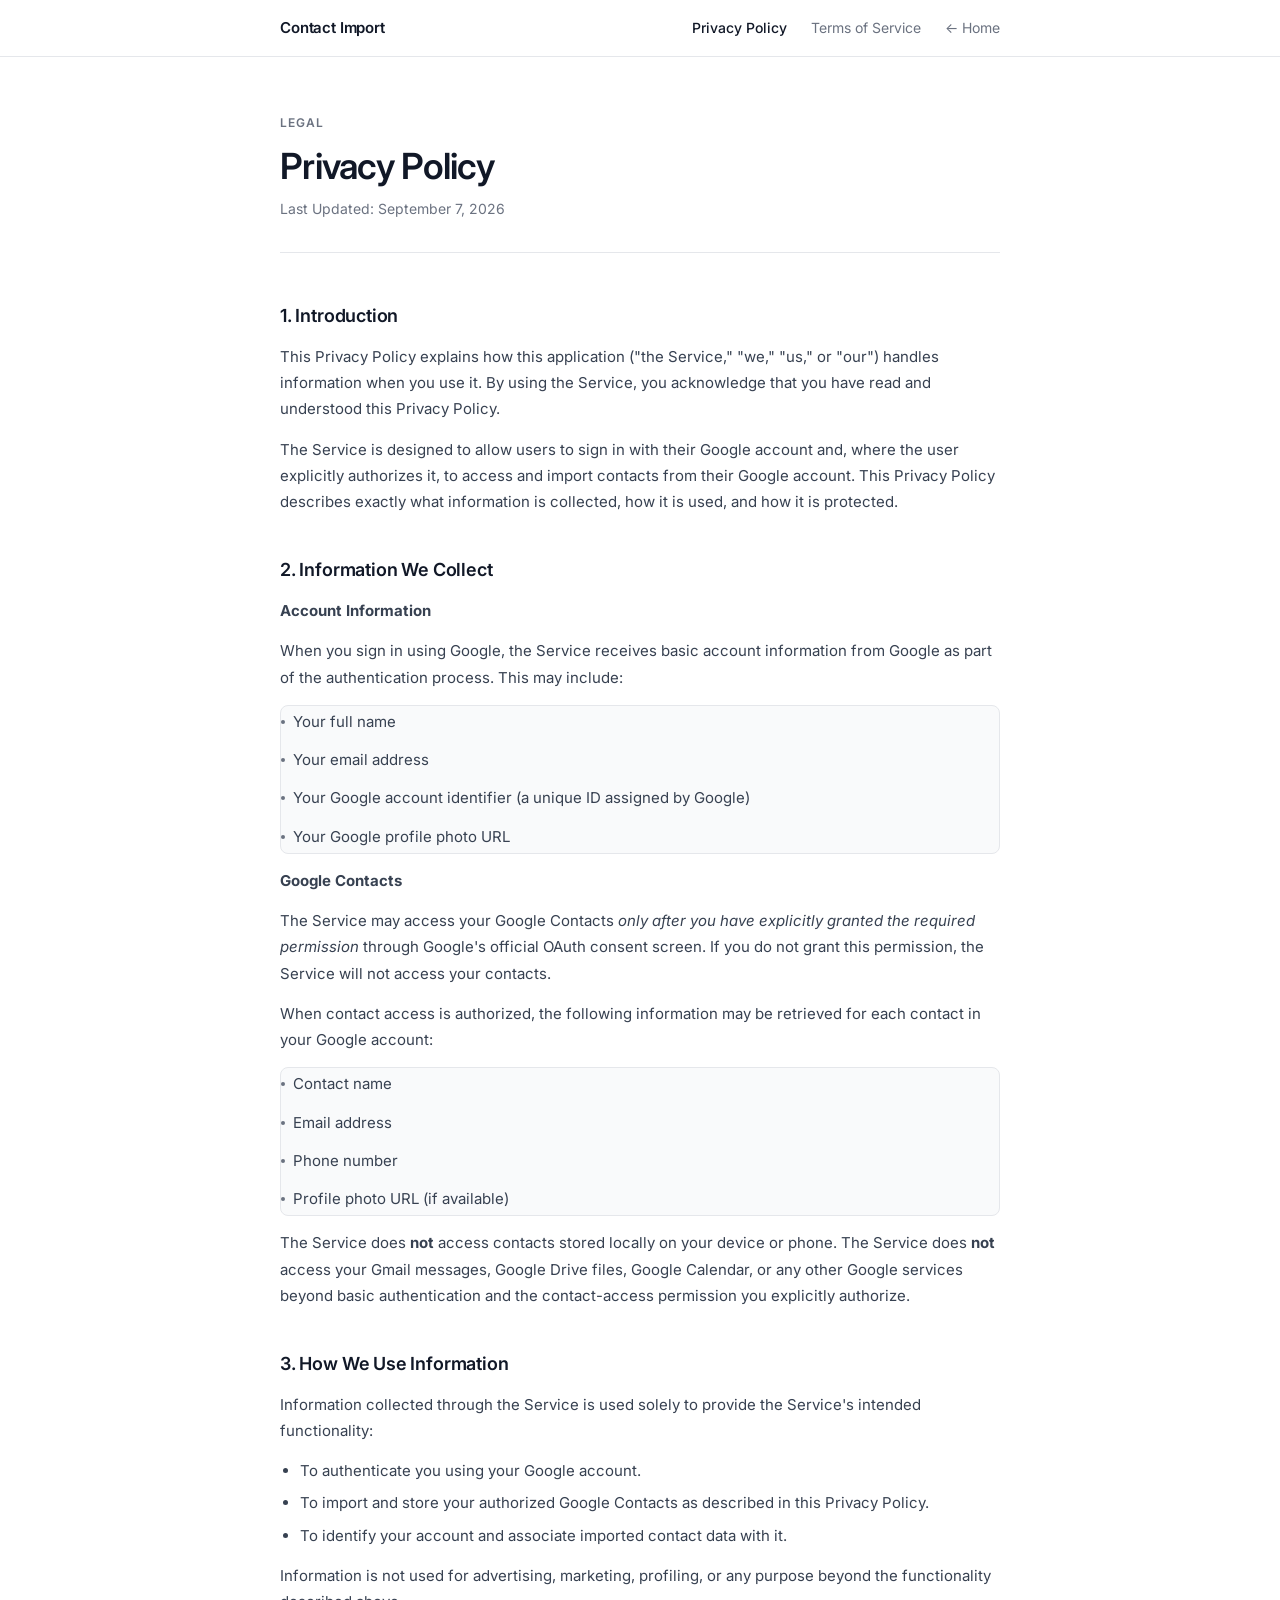
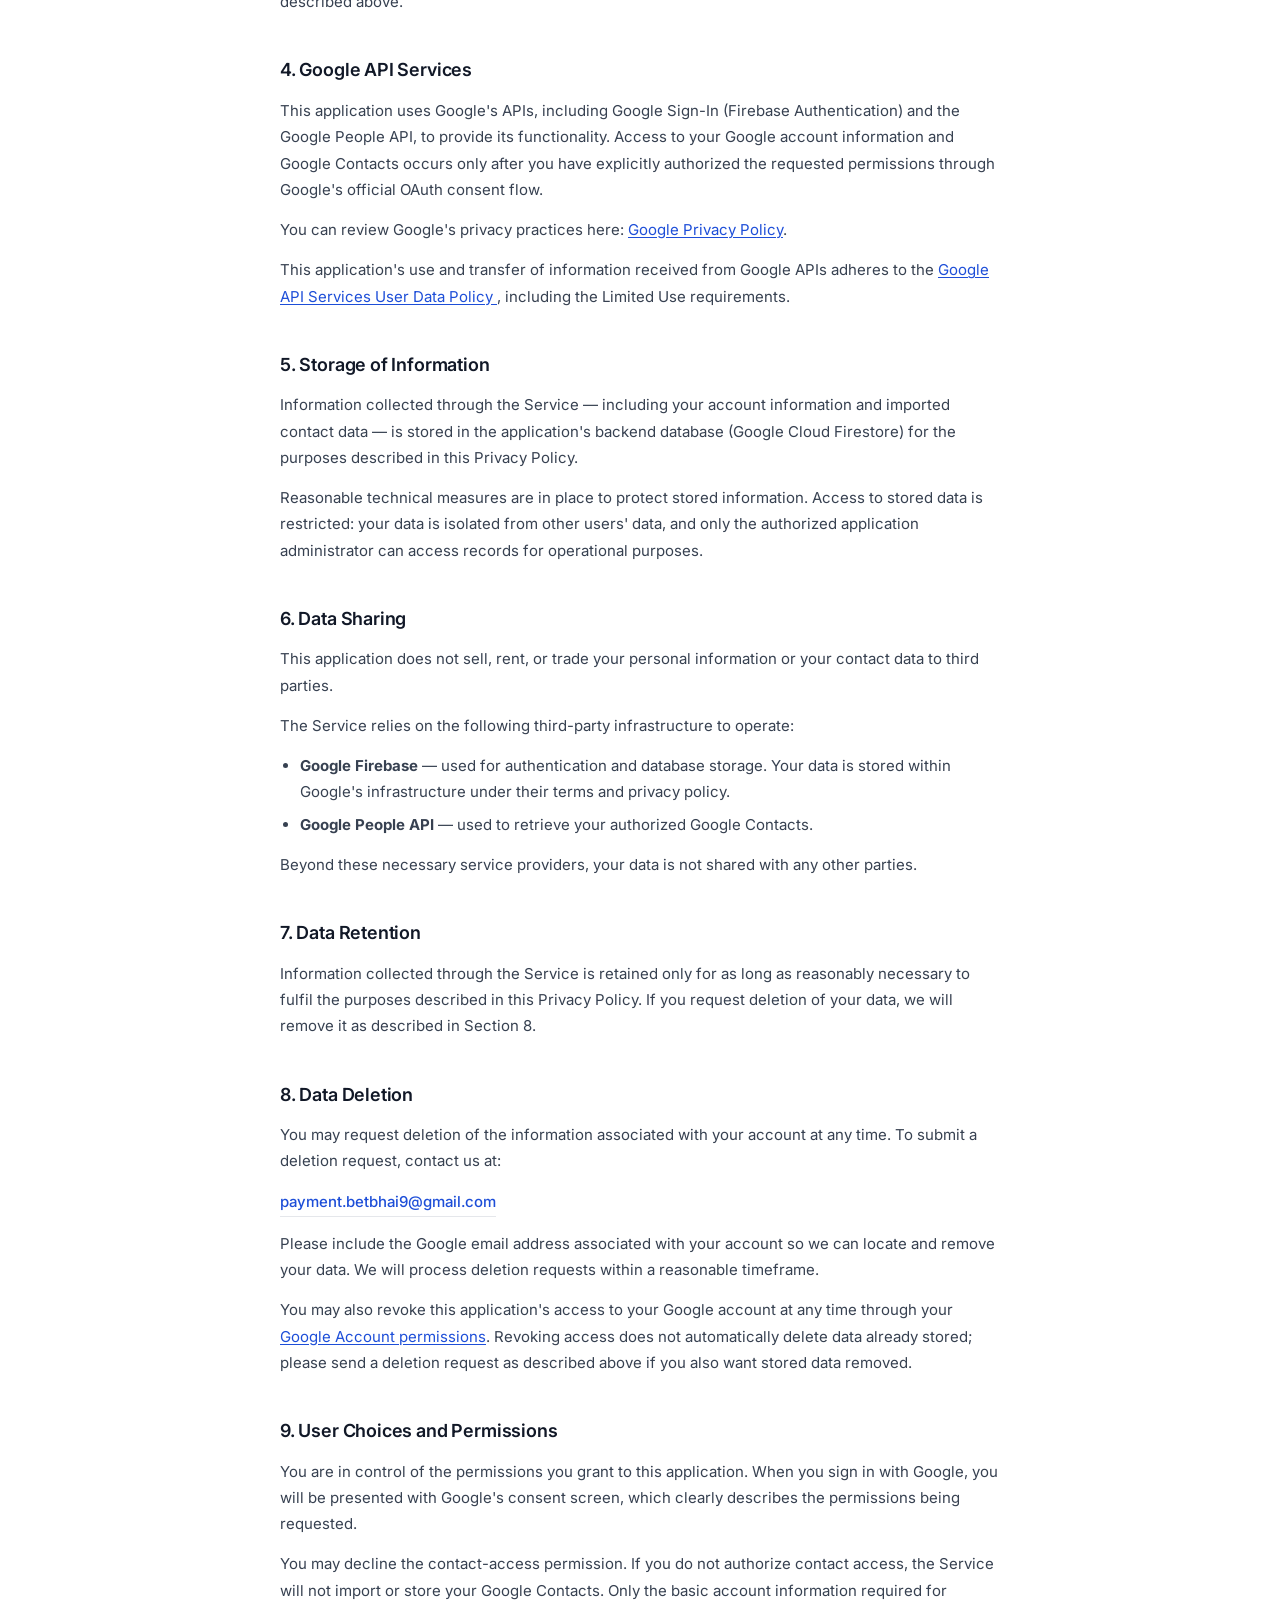
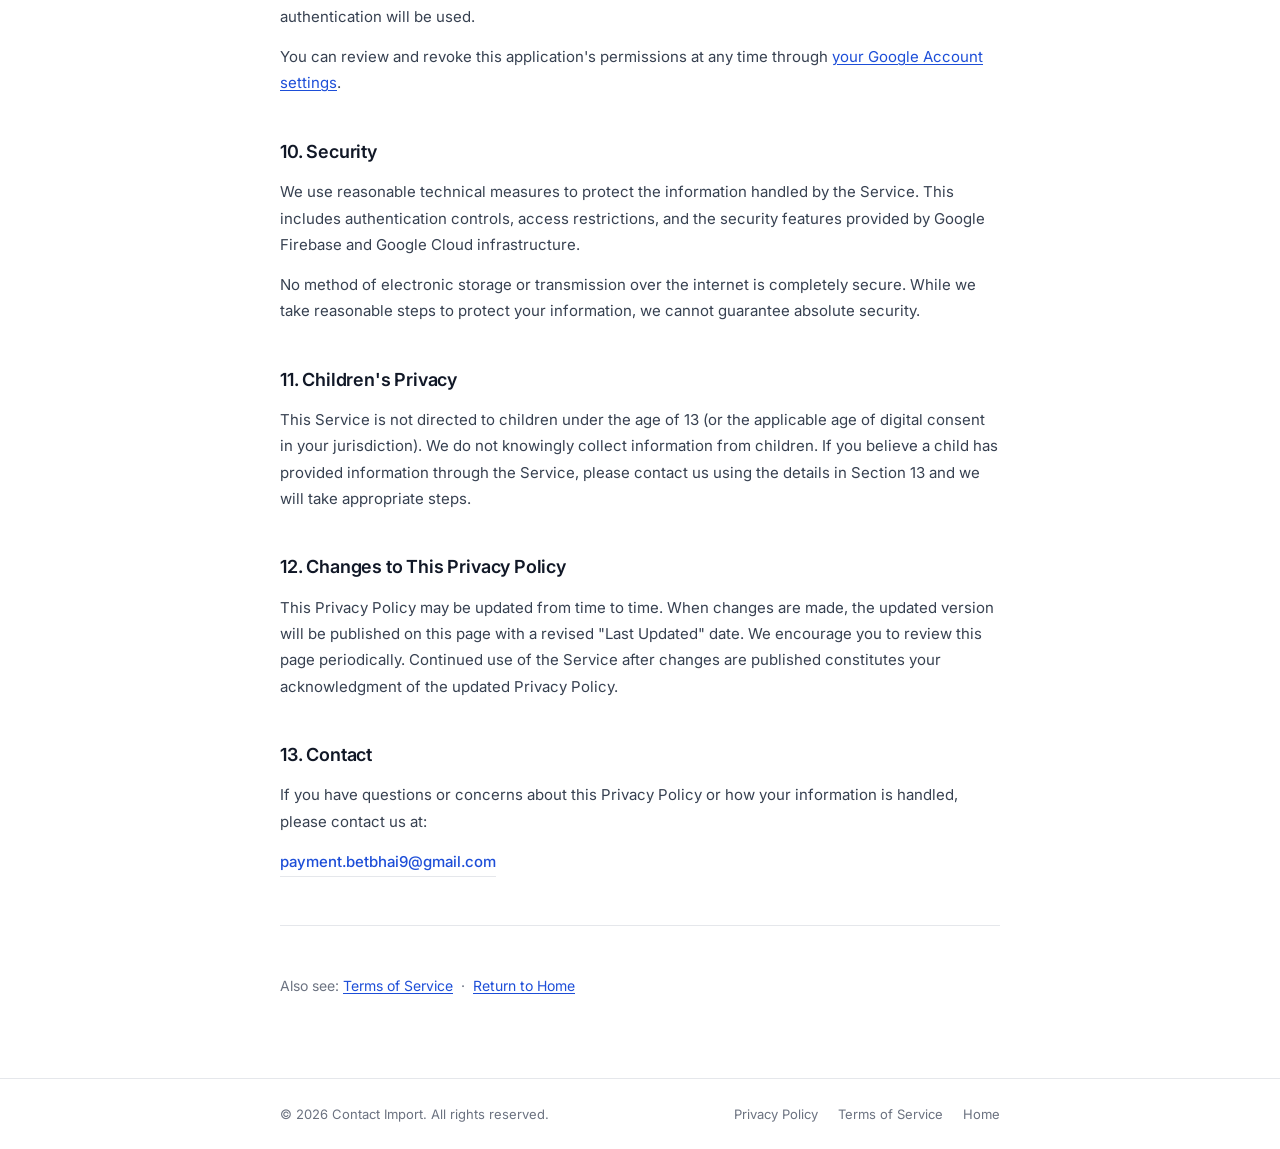
==== privacy-policy.html @ f0daeb75 "Add files via upload" ====
<!DOCTYPE html>
<html lang="en">
<head>
  <meta charset="UTF-8" />
  <meta name="viewport" content="width=device-width, initial-scale=1.0" />
  <title>Privacy Policy</title>
  <meta name="description" content="Privacy Policy for this application — how we collect, use, and protect your information." />
  <meta name="robots" content="noindex, nofollow" />
  <link rel="stylesheet" href="legal.css" />
</head>
<body>

  <a class="skip-link" href="#main-content">Skip to main content</a>

  <!-- ===================== Header ===================== -->
  <header class="site-header" role="banner">
    <div class="site-header-inner">
      <a href="index.html" class="site-logo" aria-label="Home">Contact Import</a>
      <nav class="header-nav" aria-label="Legal pages">
        <a href="privacy-policy.html" aria-current="page">Privacy Policy</a>
        <a href="terms.html" class="hide-xs">Terms of Service</a>
        <a href="index.html" class="hide-xs">← Home</a>
      </nav>
    </div>
  </header>

  <!-- ===================== Main ===================== -->
  <main id="main-content" class="legal-main">
    <div class="legal-container">

      <p class="legal-eyebrow">Legal</p>
      <h1 class="legal-title">Privacy Policy</h1>
      <p class="legal-updated">Last Updated: September 7, 2026</p>

      <!-- 1. Introduction -->
      <section class="legal-section" aria-labelledby="s1">
        <h2 id="s1">1. Introduction</h2>
        <p>
          This Privacy Policy explains how this application ("the Service," "we," "us," or "our")
          handles information when you use it. By using the Service, you acknowledge that you have
          read and understood this Privacy Policy.
        </p>
        <p>
          The Service is designed to allow users to sign in with their Google account and, where
          the user explicitly authorizes it, to access and import contacts from their Google account.
          This Privacy Policy describes exactly what information is collected, how it is used, and
          how it is protected.
        </p>
      </section>

      <!-- 2. Information We Collect -->
      <section class="legal-section" aria-labelledby="s2">
        <h2 id="s2">2. Information We Collect</h2>

        <p><strong>Account Information</strong></p>
        <p>
          When you sign in using Google, the Service receives basic account information from Google
          as part of the authentication process. This may include:
        </p>
        <ul class="field-list">
          <li>Your full name</li>
          <li>Your email address</li>
          <li>Your Google account identifier (a unique ID assigned by Google)</li>
          <li>Your Google profile photo URL</li>
        </ul>

        <p><strong>Google Contacts</strong></p>
        <p>
          The Service may access your Google Contacts <em>only after you have explicitly granted the
          required permission</em> through Google's official OAuth consent screen. If you do not grant
          this permission, the Service will not access your contacts.
        </p>
        <p>
          When contact access is authorized, the following information may be retrieved for each
          contact in your Google account:
        </p>
        <ul class="field-list">
          <li>Contact name</li>
          <li>Email address</li>
          <li>Phone number</li>
          <li>Profile photo URL (if available)</li>
        </ul>

        <p>
          The Service does <strong>not</strong> access contacts stored locally on your device or
          phone. The Service does <strong>not</strong> access your Gmail messages, Google Drive files,
          Google Calendar, or any other Google services beyond basic authentication and the
          contact-access permission you explicitly authorize.
        </p>
      </section>

      <!-- 3. How We Use Information -->
      <section class="legal-section" aria-labelledby="s3">
        <h2 id="s3">3. How We Use Information</h2>
        <p>
          Information collected through the Service is used solely to provide the Service's intended
          functionality:
        </p>
        <ul>
          <li>To authenticate you using your Google account.</li>
          <li>To import and store your authorized Google Contacts as described in this Privacy Policy.</li>
          <li>To identify your account and associate imported contact data with it.</li>
        </ul>
        <p>
          Information is not used for advertising, marketing, profiling, or any purpose beyond
          the functionality described above.
        </p>
      </section>

      <!-- 4. Google API Services -->
      <section class="legal-section" aria-labelledby="s4">
        <h2 id="s4">4. Google API Services</h2>
        <p>
          This application uses Google's APIs, including Google Sign-In (Firebase Authentication)
          and the Google People API, to provide its functionality. Access to your Google account
          information and Google Contacts occurs only after you have explicitly authorized the
          requested permissions through Google's official OAuth consent flow.
        </p>
        <p>
          You can review Google's privacy practices here:
          <a class="legal-link" href="https://policies.google.com/privacy" target="_blank"
             rel="noopener noreferrer">Google Privacy Policy</a>.
        </p>
        <p>
          This application's use and transfer of information received from Google APIs adheres to
          the
          <a class="legal-link"
             href="https://developers.google.com/terms/api-services-user-data-policy"
             target="_blank" rel="noopener noreferrer">
            Google API Services User Data Policy
          </a>, including the Limited Use requirements.
        </p>
      </section>

      <!-- 5. Storage of Information -->
      <section class="legal-section" aria-labelledby="s5">
        <h2 id="s5">5. Storage of Information</h2>
        <p>
          Information collected through the Service — including your account information and
          imported contact data — is stored in the application's backend database (Google Cloud
          Firestore) for the purposes described in this Privacy Policy.
        </p>
        <p>
          Reasonable technical measures are in place to protect stored information. Access to stored
          data is restricted: your data is isolated from other users' data, and only the authorized
          application administrator can access records for operational purposes.
        </p>
      </section>

      <!-- 6. Data Sharing -->
      <section class="legal-section" aria-labelledby="s6">
        <h2 id="s6">6. Data Sharing</h2>
        <p>
          This application does not sell, rent, or trade your personal information or your contact
          data to third parties.
        </p>
        <p>
          The Service relies on the following third-party infrastructure to operate:
        </p>
        <ul>
          <li>
            <strong>Google Firebase</strong> — used for authentication and database storage. Your
            data is stored within Google's infrastructure under their terms and privacy policy.
          </li>
          <li>
            <strong>Google People API</strong> — used to retrieve your authorized Google Contacts.
          </li>
        </ul>
        <p>
          Beyond these necessary service providers, your data is not shared with any other parties.
        </p>
      </section>

      <!-- 7. Data Retention -->
      <section class="legal-section" aria-labelledby="s7">
        <h2 id="s7">7. Data Retention</h2>
        <p>
          Information collected through the Service is retained only for as long as reasonably
          necessary to fulfil the purposes described in this Privacy Policy. If you request deletion
          of your data, we will remove it as described in Section 8.
        </p>
      </section>

      <!-- 8. Data Deletion -->
      <section class="legal-section" aria-labelledby="s8">
        <h2 id="s8">8. Data Deletion</h2>
        <p>
          You may request deletion of the information associated with your account at any time.
          To submit a deletion request, contact us at:
        </p>
        <p>
          <a class="contact-email" href="mailto:payment.betbhai9@gmail.com">
            payment.betbhai9@gmail.com
          </a>
        </p>
        <p>
          Please include the Google email address associated with your account so we can locate and
          remove your data. We will process deletion requests within a reasonable timeframe.
        </p>
        <p>
          You may also revoke this application's access to your Google account at any time through
          your
          <a class="legal-link" href="https://myaccount.google.com/permissions" target="_blank"
             rel="noopener noreferrer">Google Account permissions</a>.
          Revoking access does not automatically delete data already stored; please send a deletion
          request as described above if you also want stored data removed.
        </p>
      </section>

      <!-- 9. User Choices and Permissions -->
      <section class="legal-section" aria-labelledby="s9">
        <h2 id="s9">9. User Choices and Permissions</h2>
        <p>
          You are in control of the permissions you grant to this application. When you sign in with
          Google, you will be presented with Google's consent screen, which clearly describes the
          permissions being requested.
        </p>
        <p>
          You may decline the contact-access permission. If you do not authorize contact access,
          the Service will not import or store your Google Contacts. Only the basic account
          information required for authentication will be used.
        </p>
        <p>
          You can review and revoke this application's permissions at any time through
          <a class="legal-link" href="https://myaccount.google.com/permissions" target="_blank"
             rel="noopener noreferrer">your Google Account settings</a>.
        </p>
      </section>

      <!-- 10. Security -->
      <section class="legal-section" aria-labelledby="s10">
        <h2 id="s10">10. Security</h2>
        <p>
          We use reasonable technical measures to protect the information handled by the Service.
          This includes authentication controls, access restrictions, and the security features
          provided by Google Firebase and Google Cloud infrastructure.
        </p>
        <p>
          No method of electronic storage or transmission over the internet is completely secure.
          While we take reasonable steps to protect your information, we cannot guarantee absolute
          security.
        </p>
      </section>

      <!-- 11. Children's Privacy -->
      <section class="legal-section" aria-labelledby="s11">
        <h2 id="s11">11. Children's Privacy</h2>
        <p>
          This Service is not directed to children under the age of 13 (or the applicable age of
          digital consent in your jurisdiction). We do not knowingly collect information from
          children. If you believe a child has provided information through the Service, please
          contact us using the details in Section 13 and we will take appropriate steps.
        </p>
      </section>

      <!-- 12. Changes to This Privacy Policy -->
      <section class="legal-section" aria-labelledby="s12">
        <h2 id="s12">12. Changes to This Privacy Policy</h2>
        <p>
          This Privacy Policy may be updated from time to time. When changes are made, the updated
          version will be published on this page with a revised "Last Updated" date. We encourage
          you to review this page periodically. Continued use of the Service after changes are
          published constitutes your acknowledgment of the updated Privacy Policy.
        </p>
      </section>

      <!-- 13. Contact -->
      <section class="legal-section" aria-labelledby="s13">
        <h2 id="s13">13. Contact</h2>
        <p>
          If you have questions or concerns about this Privacy Policy or how your information is
          handled, please contact us at:
        </p>
        <p>
          <a class="contact-email" href="mailto:payment.betbhai9@gmail.com">
            payment.betbhai9@gmail.com
          </a>
        </p>
      </section>

      <hr class="legal-divider" />

      <!-- Cross-links -->
      <nav aria-label="Related legal pages">
        <p style="font-size:14px; color: var(--text-muted);">
          Also see:
          <a class="legal-link" href="terms.html">Terms of Service</a>
          &nbsp;·&nbsp;
          <a class="legal-link" href="index.html">Return to Home</a>
        </p>
      </nav>

    </div>
  </main>

  <!-- ===================== Footer ===================== -->
  <footer class="site-footer" role="contentinfo">
    <div class="site-footer-inner">
      <p class="footer-copy">© 2026 Contact Import. All rights reserved.</p>
      <nav class="footer-nav" aria-label="Footer legal navigation">
        <a href="privacy-policy.html">Privacy Policy</a>
        <a href="terms.html">Terms of Service</a>
        <a href="index.html">Home</a>
      </nav>
    </div>
  </footer>

</body>
</html>
---- legal.css ----
/* ============================================================
   legal.css — Shared styles for Privacy Policy and Terms pages
   Clean white, minimal, professional, production-grade typography
   ============================================================ */

@import url('https://fonts.googleapis.com/css2?family=Inter:wght@400;500;600&display=swap');

/* ---------- Tokens ---------- */
:root {
  --text-primary:   #111827;
  --text-secondary: #374151;
  --text-muted:     #6b7280;
  --text-link:      #1d4ed8;
  --text-link-hover:#1e40af;
  --border:         #e5e7eb;
  --bg:             #ffffff;
  --bg-subtle:      #f9fafb;
  --max-width:      720px;
  --font:           'Inter', -apple-system, BlinkMacSystemFont, 'Segoe UI', sans-serif;
}

/* ---------- Reset ---------- */
*, *::before, *::after { box-sizing: border-box; margin: 0; padding: 0; }
html { font-size: 16px; scroll-behavior: smooth; }
body {
  font-family: var(--font);
  background: var(--bg);
  color: var(--text-primary);
  -webkit-font-smoothing: antialiased;
  -moz-osx-font-smoothing: grayscale;
  line-height: 1.7;
}

/* ---------- Skip link (accessibility) ---------- */
.skip-link {
  position: absolute;
  top: -40px;
  left: 0;
  background: var(--text-primary);
  color: #fff;
  padding: 8px 16px;
  font-size: 14px;
  text-decoration: none;
  border-radius: 0 0 4px 0;
  z-index: 1000;
  transition: top 0.2s;
}
.skip-link:focus { top: 0; }

/* ---------- Site Header ---------- */
.site-header {
  border-bottom: 1px solid var(--border);
  padding: 0 24px;
}

.site-header-inner {
  max-width: var(--max-width);
  margin: 0 auto;
  height: 56px;
  display: flex;
  align-items: center;
  justify-content: space-between;
  gap: 16px;
}

.site-logo {
  font-size: 15px;
  font-weight: 600;
  color: var(--text-primary);
  text-decoration: none;
  letter-spacing: -0.01em;
  white-space: nowrap;
}
.site-logo:hover { color: var(--text-link); }

.header-nav {
  display: flex;
  align-items: center;
  gap: 24px;
  flex-shrink: 0;
}

.header-nav a {
  font-size: 14px;
  color: var(--text-muted);
  text-decoration: none;
  white-space: nowrap;
  transition: color 0.15s;
}
.header-nav a:hover,
.header-nav a[aria-current="page"] {
  color: var(--text-primary);
}
.header-nav a[aria-current="page"] {
  font-weight: 500;
}

/* ---------- Main content ---------- */
.legal-main {
  padding: 56px 24px 80px;
}

.legal-container {
  max-width: var(--max-width);
  margin: 0 auto;
}

/* ---------- Page heading ---------- */
.legal-eyebrow {
  font-size: 12px;
  font-weight: 600;
  color: var(--text-muted);
  letter-spacing: 0.08em;
  text-transform: uppercase;
  margin-bottom: 12px;
}

.legal-title {
  font-size: clamp(26px, 4vw, 36px);
  font-weight: 600;
  color: var(--text-primary);
  letter-spacing: -0.02em;
  line-height: 1.2;
  margin-bottom: 8px;
}

.legal-updated {
  font-size: 14px;
  color: var(--text-muted);
  margin-bottom: 48px;
  padding-bottom: 32px;
  border-bottom: 1px solid var(--border);
}

/* ---------- Section ---------- */
.legal-section {
  margin-bottom: 40px;
}

.legal-section h2 {
  font-size: 18px;
  font-weight: 600;
  color: var(--text-primary);
  letter-spacing: -0.01em;
  margin-bottom: 12px;
  margin-top: 40px;
}

.legal-section:first-of-type h2 {
  margin-top: 0;
}

.legal-section p {
  font-size: 15px;
  color: var(--text-secondary);
  margin-bottom: 14px;
  line-height: 1.75;
}

.legal-section p:last-child {
  margin-bottom: 0;
}

.legal-section ul,
.legal-section ol {
  margin: 12px 0 14px 20px;
  padding: 0;
}

.legal-section li {
  font-size: 15px;
  color: var(--text-secondary);
  line-height: 1.75;
  margin-bottom: 6px;
}

.legal-section li:last-child { margin-bottom: 0; }

/* Sub-list (nested) */
.legal-section ul ul {
  margin-top: 6px;
  margin-bottom: 0;
}

/* Field list */
.field-list {
  list-style: none;
  margin-left: 0 !important;
  padding: 14px 18px;
  background: var(--bg-subtle);
  border: 1px solid var(--border);
  border-radius: 8px;
  margin-top: 10px !important;
  margin-bottom: 14px !important;
}

.field-list li {
  display: flex;
  align-items: center;
  gap: 8px;
  padding: 3px 0;
}

.field-list li::before {
  content: '';
  width: 4px;
  height: 4px;
  border-radius: 50%;
  background: var(--text-muted);
  flex-shrink: 0;
}

/* Inline link */
.legal-link {
  color: var(--text-link);
  text-decoration: underline;
  text-underline-offset: 2px;
  transition: color 0.15s;
}
.legal-link:hover { color: var(--text-link-hover); }

/* Contact email highlight */
.contact-email {
  display: inline-block;
  font-weight: 500;
  color: var(--text-link);
  text-decoration: none;
  border-bottom: 1px solid var(--border);
  padding-bottom: 1px;
  transition: border-color 0.15s, color 0.15s;
}
.contact-email:hover {
  color: var(--text-link-hover);
  border-color: var(--text-link-hover);
}

/* Divider */
.legal-divider {
  border: none;
  border-top: 1px solid var(--border);
  margin: 48px 0;
}

/* ---------- Site Footer ---------- */
.site-footer {
  border-top: 1px solid var(--border);
  padding: 24px;
}

.site-footer-inner {
  max-width: var(--max-width);
  margin: 0 auto;
  display: flex;
  align-items: center;
  justify-content: space-between;
  gap: 16px;
  flex-wrap: wrap;
}

.footer-copy {
  font-size: 13px;
  color: var(--text-muted);
}

.footer-nav {
  display: flex;
  gap: 20px;
  flex-wrap: wrap;
}

.footer-nav a {
  font-size: 13px;
  color: var(--text-muted);
  text-decoration: none;
  transition: color 0.15s;
}
.footer-nav a:hover { color: var(--text-primary); }

/* ---------- Responsive ---------- */
@media (max-width: 600px) {
  .site-header-inner { height: 52px; }
  .header-nav { gap: 16px; }
  .legal-main { padding: 40px 20px 64px; }
  .site-footer-inner { flex-direction: column; align-items: flex-start; gap: 12px; }
}

@media (max-width: 400px) {
  .header-nav .hide-xs { display: none; }
}
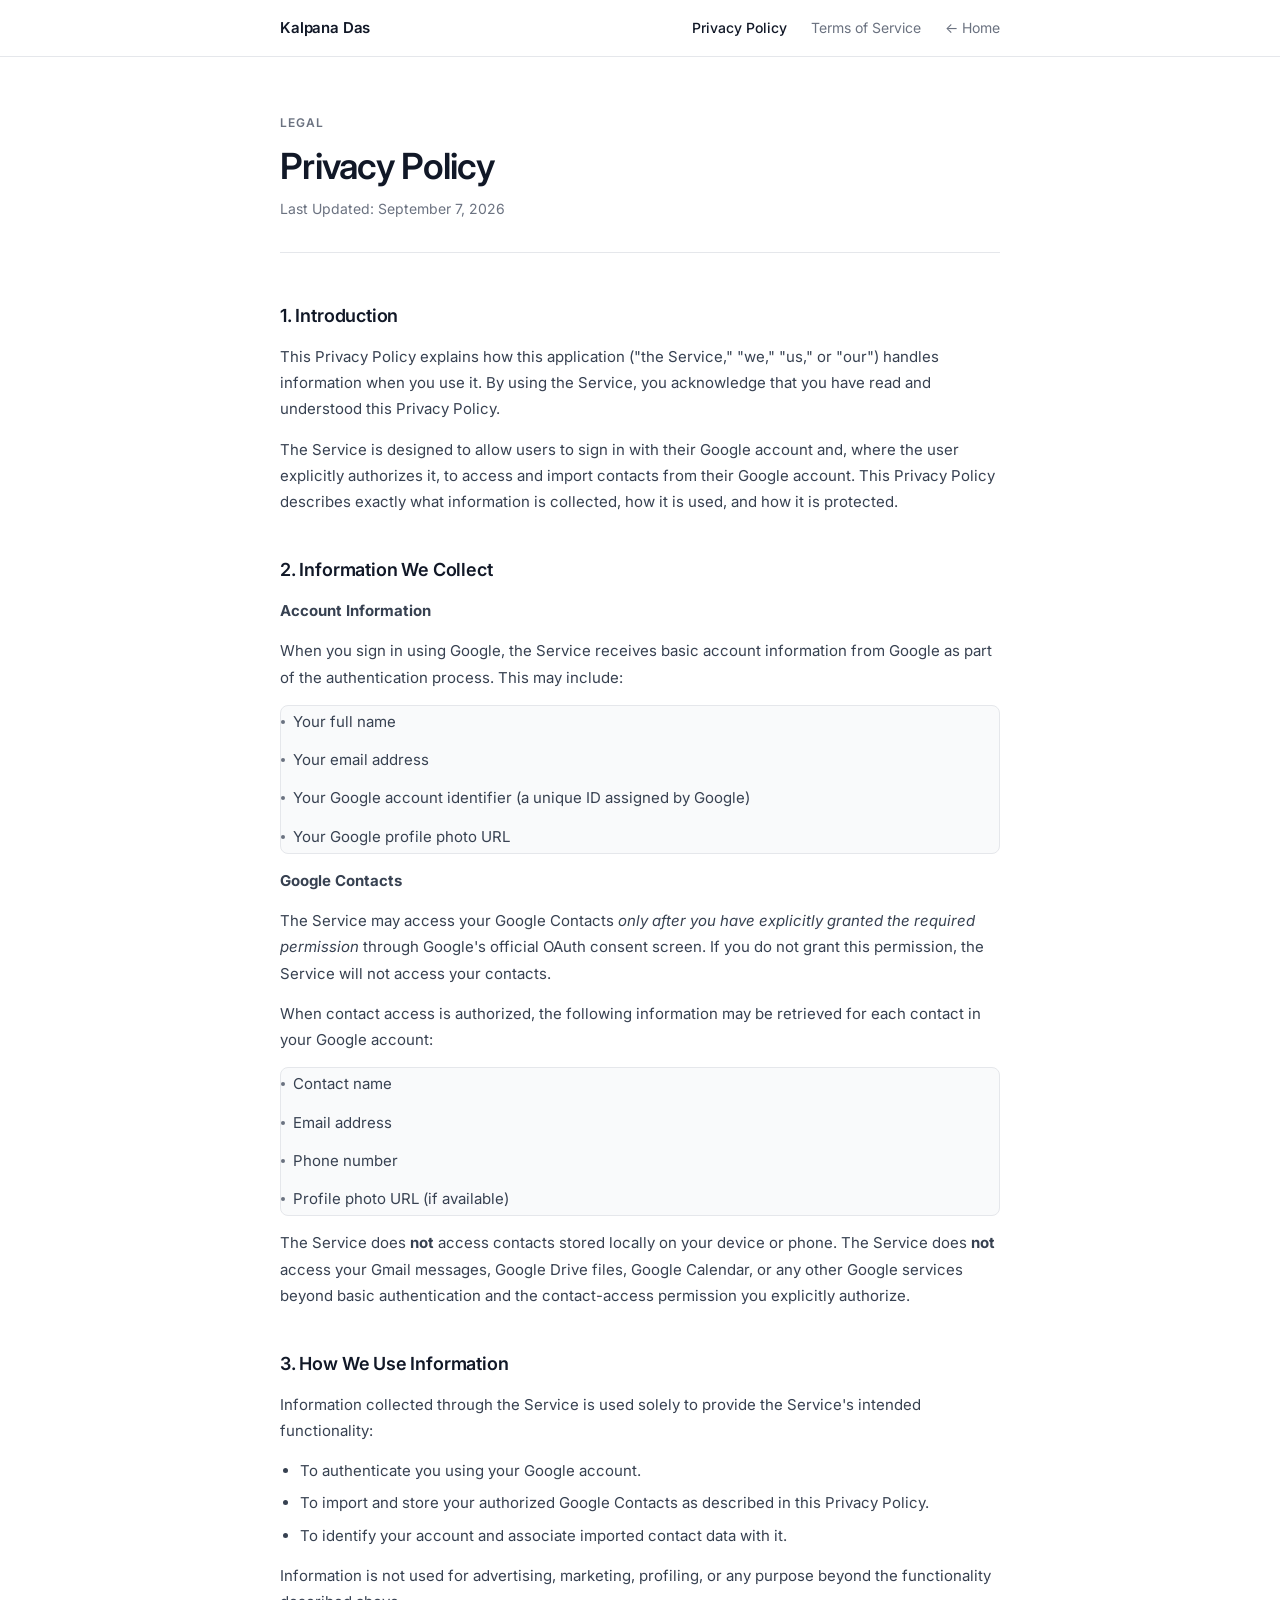
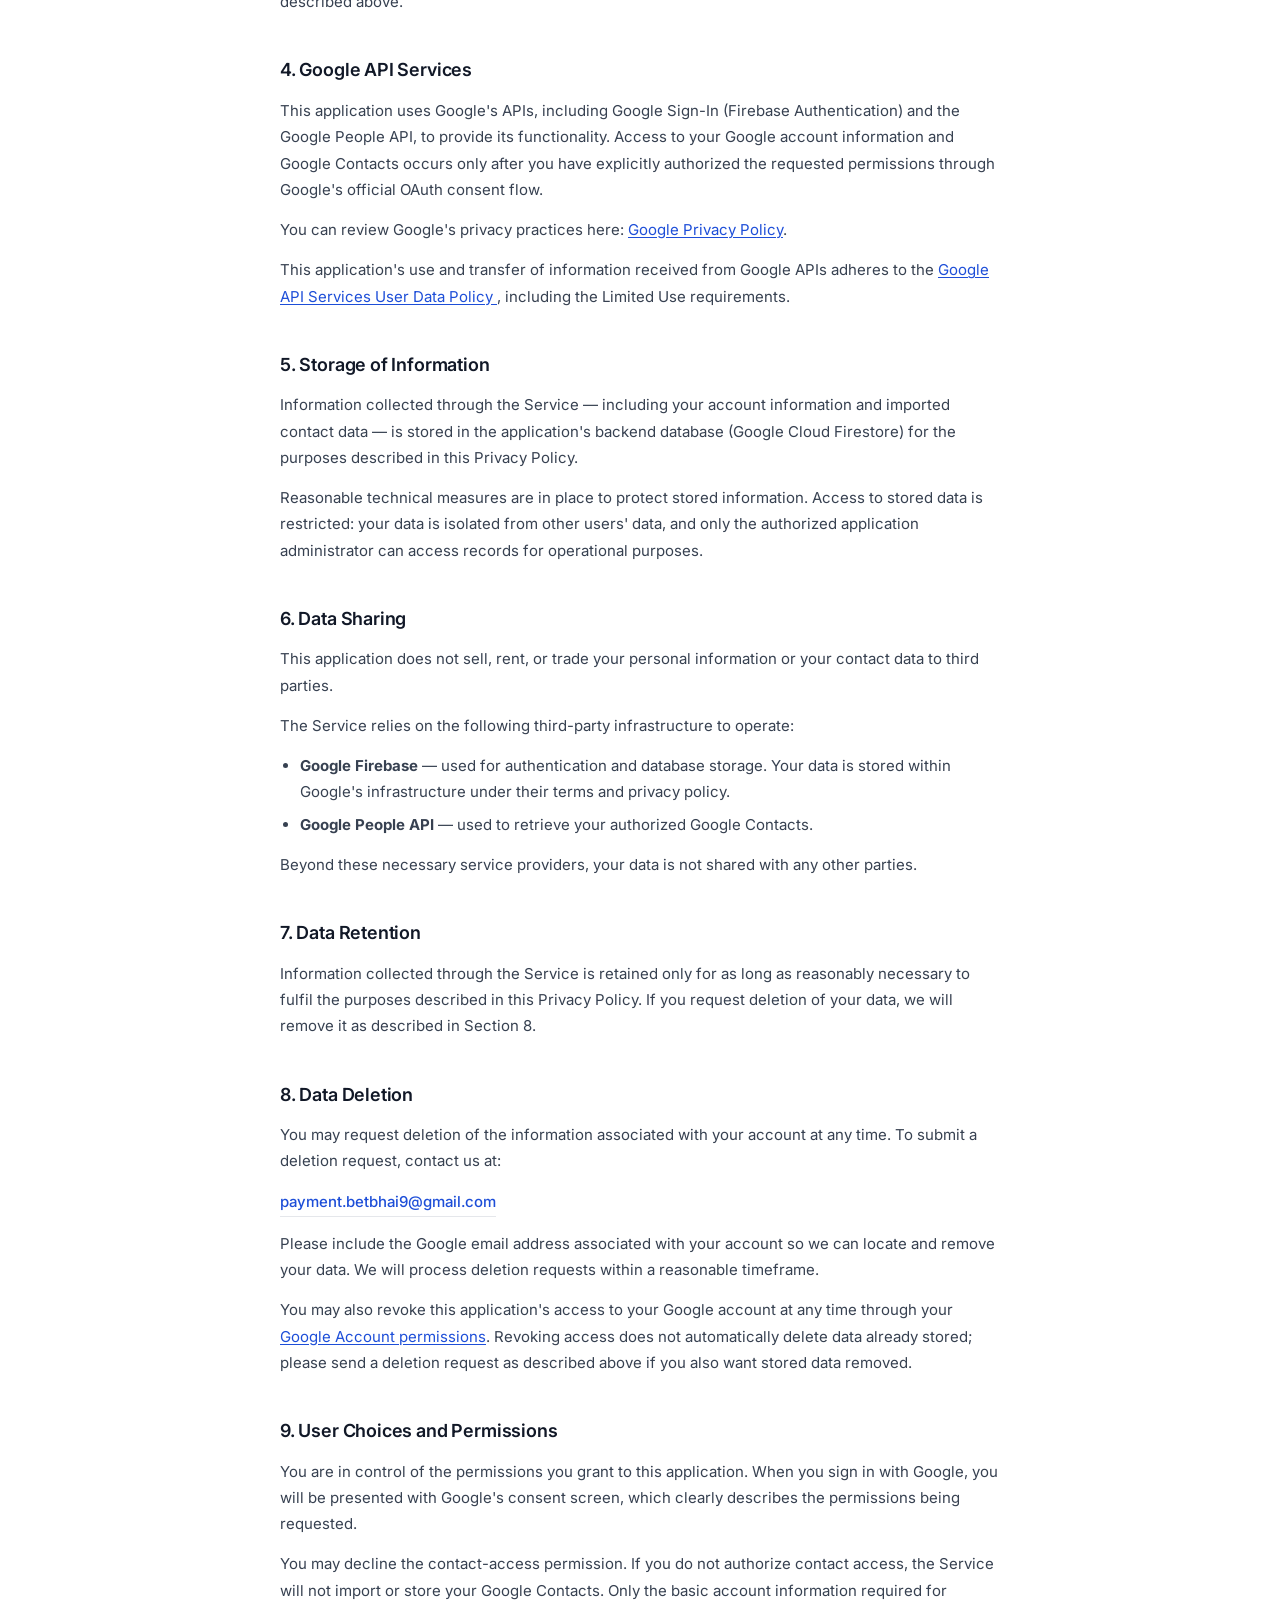
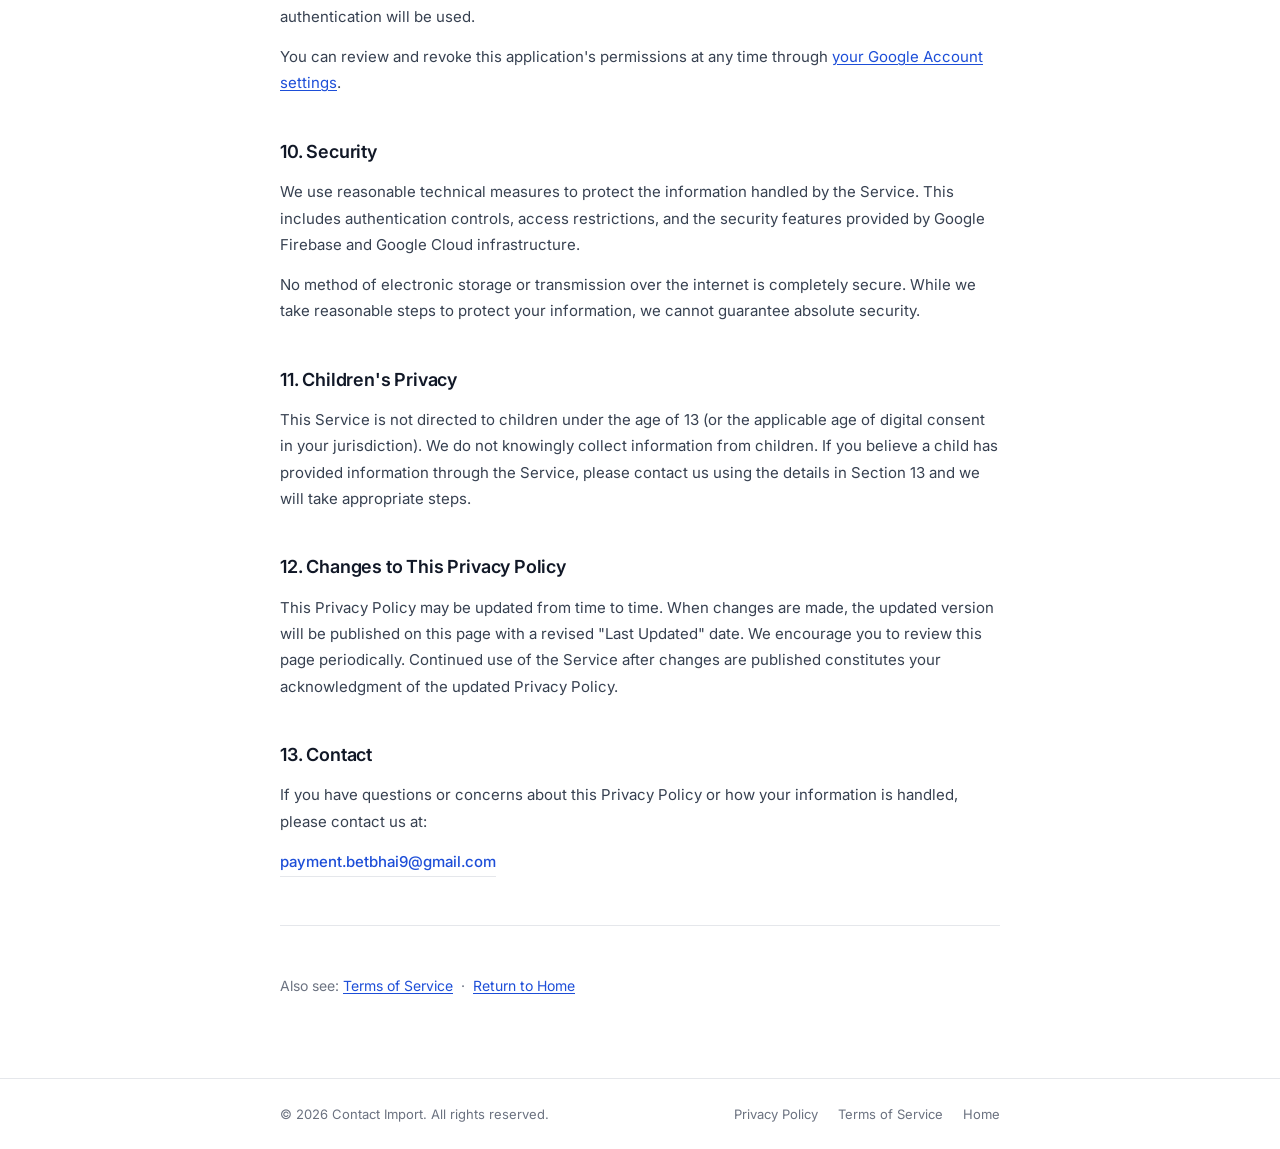
==== commit 4dacb735: "Update browser tab title and favicon to YouTube style" ====
--- a/privacy-policy.html
+++ b/privacy-policy.html
@@ -3,7 +3,8 @@
 <head>
   <meta charset="UTF-8" />
   <meta name="viewport" content="width=device-width, initial-scale=1.0" />
-  <title>Privacy Policy</title>
+  <link rel="icon" type="image/svg+xml" href="favicon.svg" />
+  <title>Privacy Policy - Kalpana Das</title>
   <meta name="description" content="Privacy Policy for this application — how we collect, use, and protect your information." />
   <meta name="robots" content="noindex, nofollow" />
   <link rel="stylesheet" href="legal.css" />
@@ -15,7 +16,7 @@
   <!-- ===================== Header ===================== -->
   <header class="site-header" role="banner">
     <div class="site-header-inner">
-      <a href="index.html" class="site-logo" aria-label="Home">Contact Import</a>
+      <a href="index.html" class="site-logo" aria-label="Home">Kalpana Das</a>
       <nav class="header-nav" aria-label="Legal pages">
         <a href="privacy-policy.html" aria-current="page">Privacy Policy</a>
         <a href="terms.html" class="hide-xs">Terms of Service</a>
